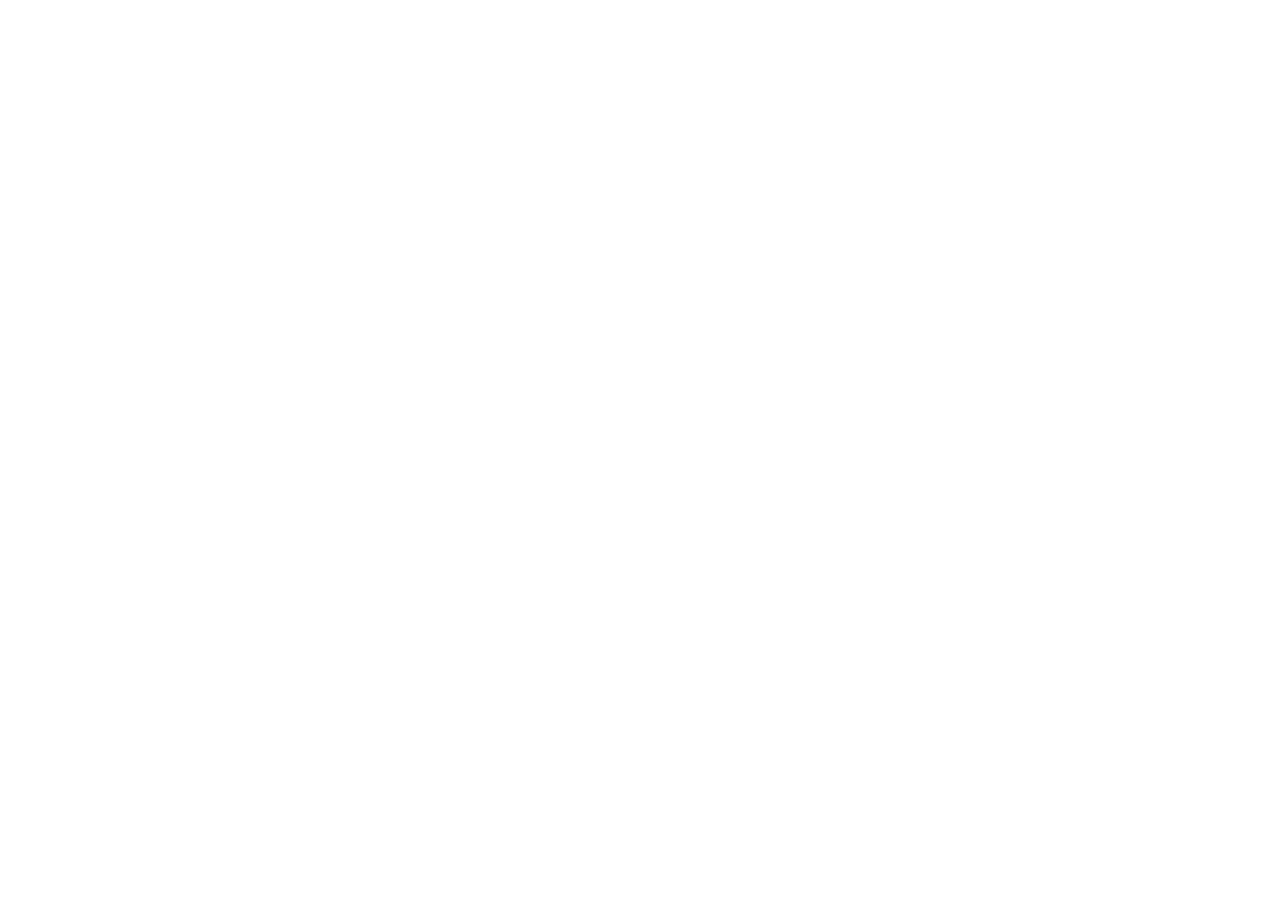
==== index.html @ ca93d960 "Initial commit: creating flask.py | index.html | style.css" ====
<!DOCTYPE html>
<html lang="en">
<head>
    <meta charset="UTF-8">
    <meta http-equiv="X-UA-Compatible" content="IE=edge">
    <meta name="viewport" content="width=device-width, initial-scale=1.0">
    <title>Wilson Chan</title>
</head>
<body>
    
</body>
</html>
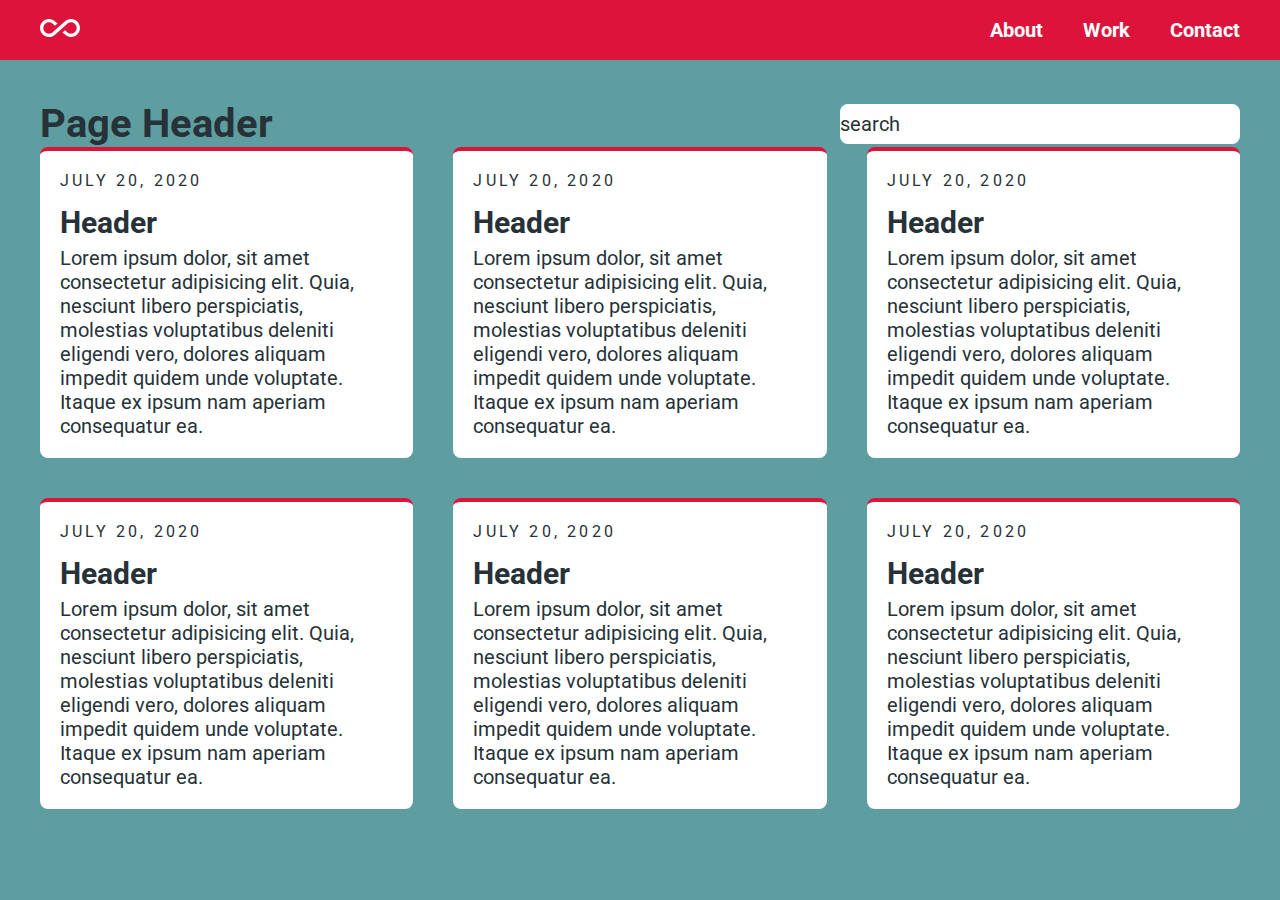
==== commit ab7b93b6: "Using pre-existing webpage layout / pip install flask / touch .gitignore" ====
--- a/index.html
+++ b/index.html
@@ -5,8 +5,65 @@
     <meta http-equiv="X-UA-Compatible" content="IE=edge">
     <meta name="viewport" content="width=device-width, initial-scale=1.0">
     <title>Wilson Chan</title>
+    <link rel="stylesheet" href="style.css">
 </head>
 <body>
+    <div class="navbar">
+        <ul>
+          <li><svg width="24" height="24" viewBox="0 0 24 24">
+              <path d="M18.6,6.62C17.16,6.62 15.8,7.18 14.83,8.15L7.8,14.39C7.16,15.03 6.31,15.38 5.4,15.38C3.53,15.38 2,13.87 2,12C2,10.13 3.53,8.62 5.4,8.62C6.31,8.62 7.16,8.97 7.84,9.65L8.97,10.65L10.5,9.31L9.22,8.2C8.2,7.18 6.84,6.62 5.4,6.62C2.42,6.62 0,9.04 0,12C0,14.96 2.42,17.38 5.4,17.38C6.84,17.38 8.2,16.82 9.17,15.85L16.2,9.61C16.84,8.97 17.69,8.62 18.6,8.62C20.47,8.62 22,10.13 22,12C22,13.87 20.47,15.38 18.6,15.38C17.7,15.38 16.84,15.03 16.16,14.35L15,13.34L13.5,14.68L14.78,15.8C15.8,16.81 17.15,17.37 18.6,17.37C21.58,17.37 24,14.96 24,12C24,9 21.58,6.62 18.6,6.62Z" /> </svg></li>
+          <li>About</li>
+          <li>Work</li>
+          <li>Contact</li>
+        </ul>
+      </div>
     
+      <div id="wrapper-main">
+        <div class="header">
+          <h1>Page Header</h1>
+          <div id="search">
+            <span class="material-icons">search</span>
+          </div>
+        </div>
+    
+        <div id="wrapper-grid">
+          <div class="container">
+            <p class="date">July 20, 2020</p>
+            <h2>Header</h2>
+            Lorem ipsum dolor, sit amet consectetur adipisicing elit. Quia, nesciunt libero perspiciatis, molestias voluptatibus deleniti eligendi vero, dolores aliquam impedit quidem unde voluptate. Itaque ex ipsum nam aperiam consequatur ea.
+          </div>
+    
+          <div class="container">
+            <p class="date">July 20, 2020</p>
+            <h2>Header</h2>
+            Lorem ipsum dolor, sit amet consectetur adipisicing elit. Quia, nesciunt libero perspiciatis, molestias voluptatibus deleniti eligendi vero, dolores aliquam impedit quidem unde voluptate. Itaque ex ipsum nam aperiam consequatur ea.
+          </div>
+    
+          <div class="container">
+            <p class="date">July 20, 2020</p>
+            <h2>Header</h2>
+            Lorem ipsum dolor, sit amet consectetur adipisicing elit. Quia, nesciunt libero perspiciatis, molestias voluptatibus deleniti eligendi vero, dolores aliquam impedit quidem unde voluptate. Itaque ex ipsum nam aperiam consequatur ea.
+          </div>
+    
+          <div class="container">
+            <p class="date">July 20, 2020</p>
+            <h2>Header</h2>
+            Lorem ipsum dolor, sit amet consectetur adipisicing elit. Quia, nesciunt libero perspiciatis, molestias voluptatibus deleniti eligendi vero, dolores aliquam impedit quidem unde voluptate. Itaque ex ipsum nam aperiam consequatur ea.
+          </div>
+    
+          <div class="container">
+            <p class="date">July 20, 2020</p>
+            <h2>Header</h2>
+            Lorem ipsum dolor, sit amet consectetur adipisicing elit. Quia, nesciunt libero perspiciatis, molestias voluptatibus deleniti eligendi vero, dolores aliquam impedit quidem unde voluptate. Itaque ex ipsum nam aperiam consequatur ea.
+          </div>
+    
+          <div class="container">
+            <p class="date">July 20, 2020</p>
+            <h2>Header</h2>
+            Lorem ipsum dolor, sit amet consectetur adipisicing elit. Quia, nesciunt libero perspiciatis, molestias voluptatibus deleniti eligendi vero, dolores aliquam impedit quidem unde voluptate. Itaque ex ipsum nam aperiam consequatur ea.
+          </div>
+          
+        </div>
+      </div>
 </body>
 </html>--- a/style.css
+++ b/style.css
@@ -0,0 +1,117 @@
+@import url('https://fonts.googleapis.com/css2?family=Roboto:ital,wght@0,400;0,700;1,400&display=swap');
+
+
+*{   /* helps fit elements/contents proportionately */
+    padding: 0;
+    margin: 0;
+    box-sizing: border-box;      /* prevent contents from going off page horiztonally */
+}
+
+:root {
+    --clr-background: cadetblue;     /* declare variable with -- */
+    --clr-white: white;
+    --clr-primary: crimson;
+    --clr-gray: #263238;
+
+    --font-size: 20px;
+    --border-radius: 0.4em;
+}
+
+body{
+    margin: 0;
+    font-family: 'Roboto';      /* 'Open Sans', sans-serif */
+    font-size: var(--font-size);
+    color: var(--clr-gray);
+    background-color: var(--clr-background);
+    max-width: 100%;          /* hides horizontal scroll bar */
+    overflow-x: hidden;       /* hides horizontal scroll bar */
+}
+
+
+/* ----------Navbar---------- */
+.navbar{
+    width: 100vw;
+    background-color: var(--clr-primary);
+    margin: 0;
+
+}
+
+ul{
+    list-style: none;
+    display: flex;
+    justify-content: flex-end;        /* pushes all elements to the right */
+    align-items: center;
+    margin: 0;
+    height: 3em;
+    padding: 0;
+}
+ul li{
+    padding-right: 2em;
+    font-weight: bold;
+    color: var(--clr-white);
+}
+
+svg{
+    fill: var(--clr-white);
+    height: 2em;
+    width: 2em;
+}
+li:first-child{       /* first element from the left */
+    margin-right: auto;
+    margin-left: 2em;
+}
+/* ----------End Navbar---------- */
+
+
+
+/* ----------Wrapper Main---------- */
+#wrapper-main{
+    margin: 2em;
+}
+.header{
+    display: flex;
+    justify-content: space-between;
+    align-items: center;
+    margin-top: 2em;
+}
+#search{
+    background-color: var(--clr-white);
+    border-radius: var(--border-radius);
+    width: 20em;
+    height: 2em;
+    padding: auto;
+    display: flex;
+    align-items: center;
+    color: var(--clr-gray);
+}
+.material-icon{
+    padding: 0 .2rem;
+}
+/* ----------End Wrapper Main---------- */
+
+
+/* ----------Wrapper Grid---------- */
+#wrapper-grid{
+    display: grid;
+    grid-template-columns: repeat(3, 1fr);
+    grid-gap: 2em;
+}
+.container{
+    background-color: var(--clr-white);
+    border-radius: var(--border-radius);
+    padding: 1em;
+    border-top: 4px solid var(--clr-primary);
+}
+h2{
+    margin-bottom: 0.2em;
+    margin-top: 0.5em;
+}
+p.date{
+    font-size: 0.8em;
+    text-transform: uppercase;
+    letter-spacing: 0.2em;
+    margin-top: 0;
+}
+
+/* ----------End Wrapper Grid---------- */
+
